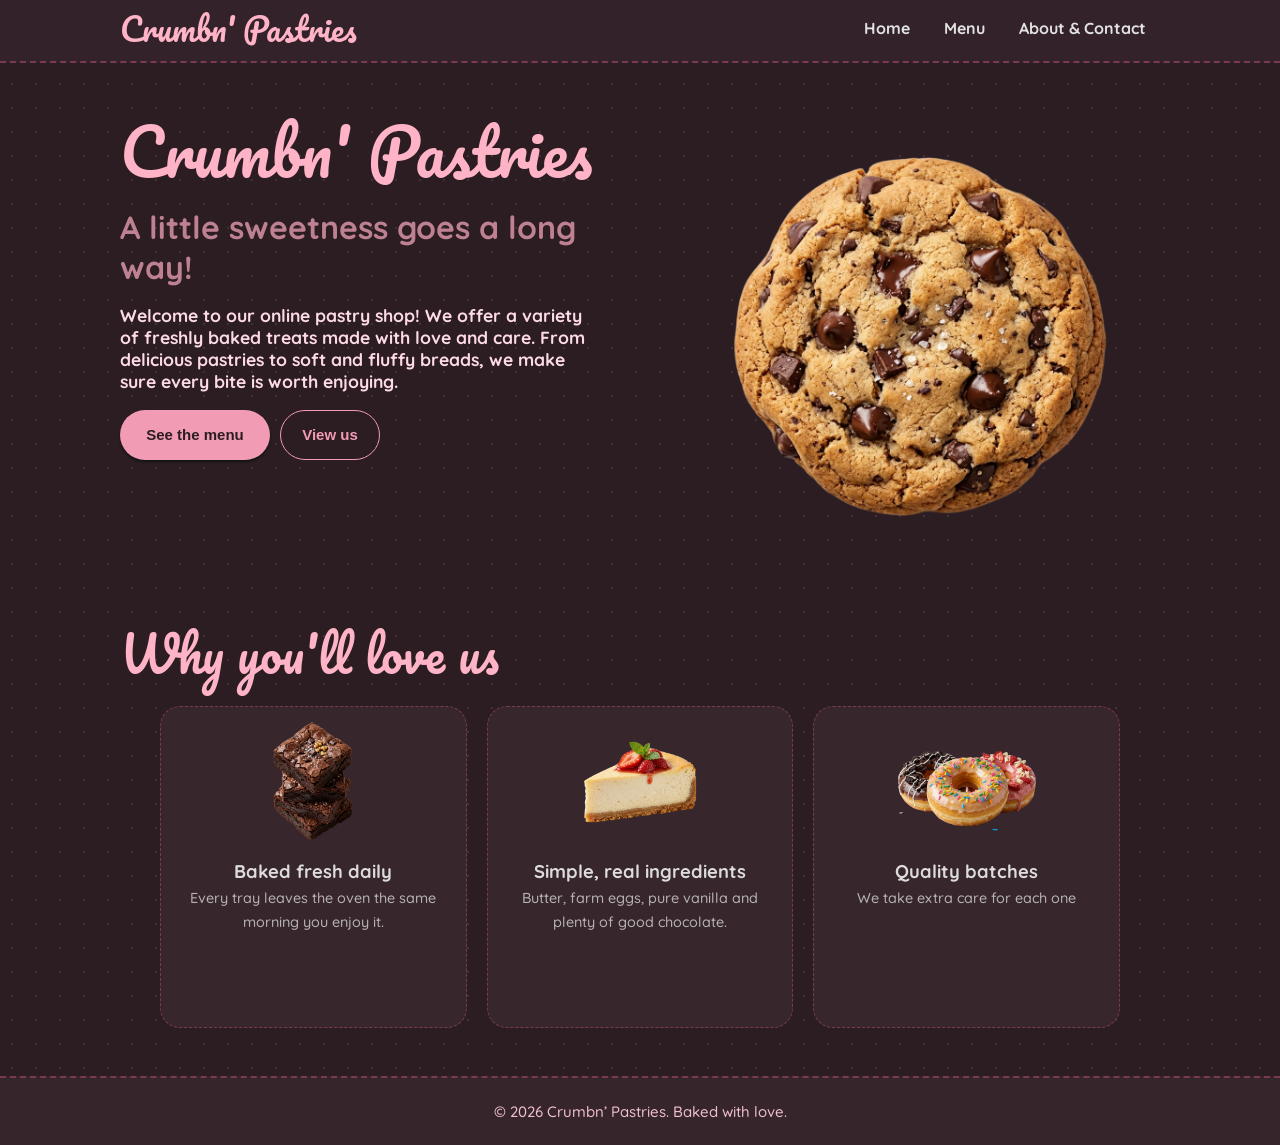
==== index.html @ fcc2c385 "Init" ====
<!DOCTYPE html>
<html lang="en">

<head>
    <meta charset="UTF-8">
    <meta name="viewport" content="width=device-width, initial-scale=1.0">
    <title>Crumbn' Pastries</title>
    <link rel="stylesheet" href="style.css">
    <link href="https://fonts.googleapis.com/css2?family=Pacifico&family=Quicksand:wght@500;700&display=swap"
        rel="stylesheet">

</head>

<body>
    <!-- Header -->
    <header>
        <div id="wrap">
            <a href="" id="brand">
                Crumbn' Pastries
            </a>

            <nav>
                <a href="#main" class="navButt" onclick="goMain()">Home</a>
                <a href="#menu" class="navButt" onclick="goMenu()">Menu</a>
                <a href="#aboutus" class="navButt">About & Contact</a>
            </nav>
        </div>
    </header>

    <!-- Main Page -->
    <div id="main">
        <div id="intro">
            <h1>Crumbn' Pastries</h1>
            <h2>A little sweetness goes a long way!</h2>
            <h3>Welcome to our online pastry shop! We offer a variety of freshly baked treats made with love and care.
                From delicious pastries to soft and fluffy breads, we make sure every bite is worth enjoying.</h3>

            <div id="button-holder">
                <button id="see-menu" onclick="goMenu()">See the menu</button>
                <button id="view-more">View us</button>
            </div>
        </div>
        <div id="branding">
            <img src="Images/CATAQUIS/Cookie.png" alt="" id="brand-picture">
        </div>

        <h1>Why you'll love us</h1>

        <div id="bottom-section">
            <div class="sector">
                <img src="Images/CATAQUIS/BROWNIES(1).png" alt="">

                <h1>Baked fresh daily</h1>
                <h2>Every tray leaves the oven the same morning you enjoy it.</h2>
            </div>
            <div class="sector">
                <img src="Images/CATAQUIS/Cheesecake(1).png" alt="">

                <h1>Simple, real ingredients</h1>
                <h2>Butter, farm eggs, pure vanilla and plenty of good chocolate.</h2>
            </div>
            <div class="sector">
                <img src="Images/CATAQUIS/DONUTS.png" alt="">

                <h1>Quality batches</h1>
                <h2>We take extra care for each one</h2>
            </div>
        </div>
    </div>

    <!-- Menu Page -->
    <div id="menu">
        <div id="top-section">
            <h1>Crumbn' Menu</h1>
            <h2>You'll love these delicious pastry!</h2>
        </div>

        <div id="bottom-section">

            <!--      Brownies      -->
            <div class="menu-card">
                <div class="card-inner">
                    <div class="card-front">
                        <img src="Images/CATAQUIS/BROWNIES(1).png" alt="">
                        <div class="product-info">
                            <h3>Brownies</h3>
                            <p>Price: 3$</p>
                            <p>Serving: 3 pieces</p>
                        </div>
                    </div>
                    <div class="card-back">
                        <h3>Brownies</h3>
                        <span class="desc">Rich, fudgy and loaded with chocolate.</span>
                        <p>Price: 3$</p>
                        <p>Serving: 3 pieces</p>
                    </div>
                </div>
            </div>

            <!--      Cookies      -->
            <div class="menu-card">
                <div class="card-inner">
                    <div class="card-front">
                        <img src="Images/CATAQUIS/COOKIES.png" alt="">
                        <div class="product-info">
                            <h3>Crumbn' Cookies</h3>
                            <p>Price: 5$</p>
                            <p>Serving: 4 pieces</p>
                        </div>
                    </div>
                    <div class="card-back">
                        <h3>Crumbn' Cookies</h3>
                        <span class="desc">You choose the cookies!</span>
                        <p>Price: 3$</p>
                        <p>Serving: 4 pieces</p>
                    </div>
                </div>
            </div>

            <!--      Donuts      -->
            <div class="menu-card">
                <div class="card-inner">
                    <div class="card-front">
                        <img src="Images/CATAQUIS/DONUTS.png" alt="">
                        <div class="product-info">
                            <h3>Savory Donuts</h3>
                            <p>Price: 5$</p>
                            <p>Serving: 3 pieces</p>
                        </div>
                    </div>
                    <div class="card-back">
                        <h3>Savory Donuts</h3>
                        <span class="desc">You can choose from a variaty of flavors.</span>
                        <p>Price: 5$</p>
                        <p>Serving: 3 pieces</p>
                    </div>
                </div>
            </div>

            <!--      Cheesecake      -->
            <div class="menu-card">
                <div class="card-inner">
                    <div class="card-front">
                        <img src="Images/CATAQUIS/CHEESECAKE.png" alt="">
                        <div class="product-info">
                            <h3>Cheesecake</h3>
                            <p>Price: 4$</p>
                            <p>Serving: 1 piece</p>
                        </div>
                    </div>
                    <div class="card-back">
                        <h3>Cheesecake</h3>
                        <span class="desc">Rich with cheese!</span>
                        <p>Price: 4$</p>
                        <p>Serving: 1 piece</p>
                    </div>
                </div>
            </div>


            <!--      Banana Bread      -->
            <div class="menu-card">
                <div class="card-inner">
                    <div class="card-front">
                        <img src="Images/CATAQUIS/BANANA BREAD.png" alt="">
                        <div class="product-info">
                            <h3>Banana Bread</h3>
                            <p>Price: 7$</p>
                            <p>Serving: 1 piece</p>
                        </div>
                    </div>
                    <div class="card-back">
                        <h3>Banana Bread</h3>
                        <span class="desc">Delicious hint of banana!</span>
                        <p>Price: 7$</p>
                        <p>Serving: 1 piece</p>
                    </div>
                </div>
            </div>

            <!--      Cupcakes      -->
            <div class="menu-card">
                <div class="card-inner">
                    <div class="card-front">
                        <img src="Images/CATAQUIS/CUPCAKES.png" alt="">
                        <div class="product-info">
                            <h3>Cupcakes</h3>
                            <p>Price: 5$</p>
                            <p>Serving: 3 pieces</p>
                        </div>
                    </div>
                    <div class="card-back">
                        <h3>Cupcakes</h3>
                        <span class="desc">Delicious cream on top of a delicious cake!</span>
                        <p>Price: 5$</p>
                        <p>Serving: 3 pieces</p>
                    </div>
                </div>
            </div>


            <!--      Muffin      -->
            <div class="menu-card">
                <div class="card-inner">
                    <div class="card-front">
                        <img src="Images/CATAQUIS/Muffin.png" alt="">
                        <div class="product-info">
                            <h3>Muffin</h3>
                            <p>Price: 1$</p>
                            <p>Serving: 1 pieces</p>
                        </div>
                    </div>
                    <div class="card-back">
                        <h3>Muffin</h3>
                        <span class="desc">Delicious pastry filled with love!</span>
                        <p>Price: 1$</p>
                        <p>Serving: 1 piece</p>
                    </div>
                </div>
            </div>
        </div>
    </div>

    <!-- About us Page -->
    <div id="aboutus">
        About us
    </div>

    <!-- Footer -->
    <footer>
        © 2026 Crumbn’ Pastries. Baked with love.
    </footer>


    <script src="function.js"></script>

</body>

</html>
---- style.css ----
html, body {
    height: 100%;
    margin: 0;
}

body {
    background-color: #2b1d22;
    margin: 0px;
    background-image: radial-gradient(#46353ade 1px, transparent  1px);
    background-size: 24px 24px; 
}

header {
    z-index: 100;
    background-color: #33222a;
    position: sticky;
    border-bottom: 2px dashed #7a3a50;
    top: env(safe-area-inset-top, 0px);
    height: 3.8rem;
    margin: 0px;
    align-items: center;
    justify-content: center;
    margin-bottom: 2rem;
}

#wrap {
    display: flex;
    flex-wrap: wrap;
    align-items: center;
    justify-content: space-between;
    gap: 6px 20px;
    padding-top: 10px;
    padding-bottom: 10px;

    max-width: 1040px;
    margin: 0 auto;
    padding: 0 20px;
}



#brand {
    display: flex;
    align-items: center;
    gap: 8px;
    font: 400 1.5rem Pacifico, cursive;
    font-size: 2rem;
    color: #ffb3c7;
    text-decoration: none;
}


nav {
    display: flex;
    flex-wrap: wrap;
    gap: 6px
}

nav a {
    padding: 6px 14px;
    border-radius: 99px;
    color: rgb(226, 226, 226);
    font-weight: 700;
    font-family: Quicksand, "Trebuchet MS", system-ui, sans-serif;
    text-decoration: none;
    height: 2em;
    text-align: center;
    align-content: center;
}

nav a:hover {
    background-color: rgb(242, 155, 180);
}




#main {
    display: flex;
    flex-wrap: wrap;
    justify-content: space-between;
    max-width: 1040px;
    margin: 0 auto;
    height: auto;
}

#main h1 {
    font: 400 1.5rem Pacifico, cursive;
    color: #ffb3c7;
    font-size: 3rem;
    margin-bottom: 10px;
}

#intro {
    max-width: 30em;
}

#intro h1 {
    font: 400 1.5rem Pacifico, cursive;
    color: #ffb3c7;
    font-size: 4rem;
    margin: 0px;
}

#intro h2 {
    color: #cc8c9de8;
    font-family: Quicksand, "Trebuchet MS", system-ui, sans-serif;
    margin: 0px;
    font-size: 2rem;
}

#intro h3 {
    color: #fddae4;
    font-family: Quicksand, "Trebuchet MS", system-ui, sans-serif;
    font-weight: 700;
    font-size: 1.1em;
}

#button-holder {
    display: flex;
    gap: 10px;
}

#see-menu {
    width: 150px;
    height: 50px;
    border: none;
    border-radius: 75px;
    color: #2b1d22;
    font-size: 15px;
    font-weight: 600;
    font-family:'Lucida Sans', 'Lucida Sans Regular', 'Lucida Grande', 'Lucida Sans Unicode', Geneva, Verdana, sans-serif;
    background-color: #f29bb4;
    box-shadow: 0px 2px 2px 0px rgba(17, 17, 17, 0.863);
}

#view-more {
    width: 100px;
    height: 50px;
    border: solid;
    border-width: 1px;
    border-radius: 75px;
    color: #f29bb4;
    font-size: 15px;
    font-weight: 600;
    font-family:'Lucida Sans', 'Lucida Sans Regular', 'Lucida Grande', 'Lucida Sans Unicode', Geneva, Verdana, sans-serif;
    background-color: #2b1d22;
}

#branding {
    max-width: 30em;
}

#brand-picture {
    height: 100%;
    width: 100%;

    z-index: 1;
    object-fit: contain;


    -webkit-user-select: none; /* Safari */
    -ms-user-select: none;     /* IE 10 and 11 */

    cursor: pointer;
    user-select: none;
    -webkit-user-drag: none;
    transition: transform 0.35s cubic-bezier(0.34, 1.8, 0.64, 1); /* springy overshoot on release */
}


@keyframes spin {
    from {
        transform: rotate(0deg);
    }

    to {
        transform: rotate(360deg);
    }
}

#bottom-section {
    width: 100%;
    height: auto;
    display: grid;
    grid-template-columns: repeat(auto-fit, minmax(290px, 1fr));
    gap: 20px;
    padding-left: 40px;
    padding-right: 40px;
}

.sector {
    display: flex;
    flex-direction: column;
    align-items: center;
    border: 1px dashed #7a3a50;
    border-radius: 20px;
    height: 20rem;
    background-color: #38262d;
}

.sector img {
    height: 150px;
    width: 150px;
    margin: 0px;
}

#main .sector h1 {
    color: rgb(221, 220, 220);
    font: 700 1.15rem/1.65 Quicksand, "Trebuchet MS", system-ui, sans-serif;
    padding-left: 20px;
    padding-right: 20px;
    margin: 0px;
}

#main .sector h2 {
    color: rgba(194, 194, 194, 0.904);
    font: 500 0.9rem/1.65 Quicksand, "Trebuchet MS", system-ui, sans-serif;
    padding-left: 20px;
    padding-right: 20px;
    margin: 0px;
    text-align: center;
}

footer {
    display: flex;
    background-color: #36252b;
    position: static;
    bottom: 0px;
    border-top: 2px dashed #7a3a50;
    height: 4.2rem;
    max-height: auto;
    width: 100%;
    margin: 0px;
    margin-top: 3rem;
    align-items: center;
    justify-content: center;

    color: #f0c0ce;
    font-size: 15px;
    font-weight: 500;
    font-family: Quicksand, "Trebuchet MS", system-ui, sans-serif;
}



#menu {
    display: none;
    flex-wrap: wrap;
    max-width: 1040px;
    margin: 0 auto;
    height: auto;
    flex-direction: column;
}


#menu #top-section {
    width: 100%;
    display: flex;
    flex-direction: column;
    align-items: center;
    
}

#menu #top-section h1 {
    color: #f8a3bb;
    font-size: 5rem;
    margin: 0px;
    font-family: Pacifico, cursive;
}

#menu #top-section h2 {
    font-size: 1rem;
    margin: 0px;
    font-family: Quicksand, "Trebuchet MS", system-ui, sans-serif;
    color: rgba(245, 179, 245, 0.712);
    align-self: center;
}

#menu #bottom-section {
    display: grid;
    
    /* 
      1. auto-fit: Automatically fills the row with as many cards as possible.
      2. minmax(220px, 1fr): Each card must be at least 220px wide, 
         but will expand equally to share any extra space up to 1fr.
    */
    grid-template-columns: repeat(auto-fit, minmax(220px, 1fr));


    gap: 20px; 
    width: 100%; 
    box-sizing: border-box;
    padding: 20px 0;
}



.menu-card img {
    object-fit: contain; 
    
    image-rendering: auto; 

    width: 100%;
    height: 200px; /* Lock the max height so all card boxes are uniform */
    border-radius: 8px;

    align-self: center;

}

.menu-card {
    height: 20rem;
    margin: 0px;
    perspective: 1000px;          /* gives the rotation real depth */
}

.card-inner {
    position: relative;
    width: 100%;
    height: 100%;
    transform-style: preserve-3d; /* keeps both faces in 3D space */
    transition: transform 0.6s cubic-bezier(0.34, 1.3, 0.64, 1);
}

.card-front,
.card-back {
    position: absolute;
    inset: 0;
    box-sizing: border-box;
    display: flex;
    flex-direction: column;
    border-radius: 10px;
    border: 2.2px dashed rgba(219, 174, 181, 0.692);
    background-color: rgb(56, 38, 45);
    backface-visibility: hidden;          /* hide a face when it points away */
    -webkit-backface-visibility: hidden;  /* Safari */
}

.card-back {
    transform: rotateY(180deg);   /* pre-flipped, so it's right-way-round after the turn */
    align-items: center;
    justify-content: center;
    text-align: center;
    padding: 16px;
    background-color: rgb(70, 46, 57);
}

.card-back h3 {
    margin: 0 0 8px 0;
    font-size: 1.3em;
}

.card-back .desc {
    font-family: Quicksand, "Trebuchet MS", system-ui, sans-serif;
    font-weight: 500;
    font-size: 0.9rem;
    line-height: 1.5;
    color: #fddae4;
    margin-bottom: 12px;
}

.card-back p {
    margin: 4px 0 0 0;
    color: #f0c0ce;
    font-size: 0.9em;
}

.product-info {
    background-color: rgb(56, 38, 45);
    border: 2px dashed black;
    height: 100%;
    margin: 10px;
    margin-top: 0px;
    border-radius: 10px;
}

@media (hover: hover) {
    .menu-card:hover .card-inner {
        transform: rotateY(180deg);
    }
}

@media (hover: none) {
    .menu-card.flipped .card-inner {
        transform: rotateY(180deg);
    }
}

.menu-card p {
    font-size: 0.8em;
    margin-left: 10px;
    margin-top: 10px;
    margin-bottom: 0px;
    font-family: Quicksand, "Trebuchet MS", system-ui, sans-serif;
    font-weight: 800;
    color: #915168;
}

.menu-card h3 {
    font-size: 1em;
    margin-left: 10px;
    margin-top: 10px;
    margin-bottom: 25px;
    font-family: Quicksand, "Trebuchet MS", system-ui, sans-serif;
    font-weight: 800;
    color: #d8779a;
}





#aboutus {
    display: none;
    flex-wrap: wrap;
    max-width: 1040px;
    margin: 0 auto;
    height: auto;
    flex-direction: column;
    border: solid;
}
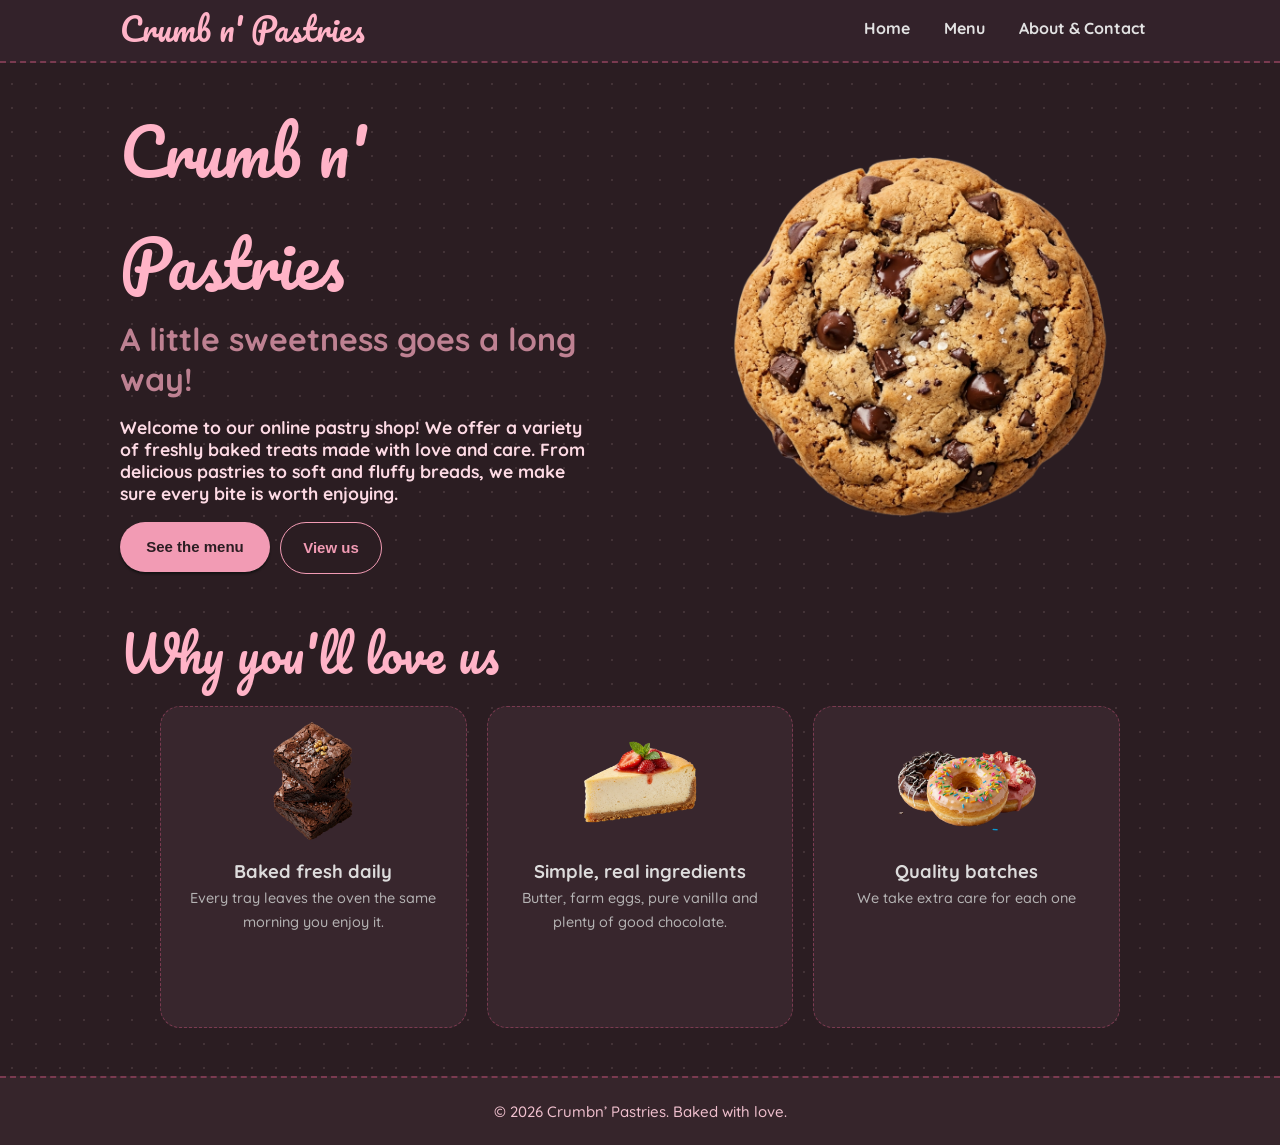
==== commit 60497f2b: "Updated Website. Finished and all it needs now is polishing" ====
--- a/index.html
+++ b/index.html
@@ -16,13 +16,13 @@
     <header>
         <div id="wrap">
             <a href="" id="brand">
-                Crumbn' Pastries
+                Crumb n' Pastries
             </a>
 
             <nav>
-                <a href="#main" class="navButt" onclick="goMain()">Home</a>
-                <a href="#menu" class="navButt" onclick="goMenu()">Menu</a>
-                <a href="#aboutus" class="navButt">About & Contact</a>
+                <a href="index.html" class="navButt">Home</a>
+                <a href="menu.html" class="navButt">Menu</a>
+                <a href="aboutus.html" class="navButt">About & Contact</a>
             </nav>
         </div>
     </header>
@@ -30,14 +30,14 @@
     <!-- Main Page -->
     <div id="main">
         <div id="intro">
-            <h1>Crumbn' Pastries</h1>
+            <h1>Crumb n' Pastries</h1>
             <h2>A little sweetness goes a long way!</h2>
             <h3>Welcome to our online pastry shop! We offer a variety of freshly baked treats made with love and care.
                 From delicious pastries to soft and fluffy breads, we make sure every bite is worth enjoying.</h3>
 
             <div id="button-holder">
-                <button id="see-menu" onclick="goMenu()">See the menu</button>
-                <button id="view-more">View us</button>
+                <a id="see-menu" href="menu.html">See the menu</a>
+                <a id="view-more" href="aboutus.html">View us</a>
             </div>
         </div>
         <div id="branding">
@@ -68,164 +68,6 @@
         </div>
     </div>
 
-    <!-- Menu Page -->
-    <div id="menu">
-        <div id="top-section">
-            <h1>Crumbn' Menu</h1>
-            <h2>You'll love these delicious pastry!</h2>
-        </div>
-
-        <div id="bottom-section">
-
-            <!--      Brownies      -->
-            <div class="menu-card">
-                <div class="card-inner">
-                    <div class="card-front">
-                        <img src="Images/CATAQUIS/BROWNIES(1).png" alt="">
-                        <div class="product-info">
-                            <h3>Brownies</h3>
-                            <p>Price: 3$</p>
-                            <p>Serving: 3 pieces</p>
-                        </div>
-                    </div>
-                    <div class="card-back">
-                        <h3>Brownies</h3>
-                        <span class="desc">Rich, fudgy and loaded with chocolate.</span>
-                        <p>Price: 3$</p>
-                        <p>Serving: 3 pieces</p>
-                    </div>
-                </div>
-            </div>
-
-            <!--      Cookies      -->
-            <div class="menu-card">
-                <div class="card-inner">
-                    <div class="card-front">
-                        <img src="Images/CATAQUIS/COOKIES.png" alt="">
-                        <div class="product-info">
-                            <h3>Crumbn' Cookies</h3>
-                            <p>Price: 5$</p>
-                            <p>Serving: 4 pieces</p>
-                        </div>
-                    </div>
-                    <div class="card-back">
-                        <h3>Crumbn' Cookies</h3>
-                        <span class="desc">You choose the cookies!</span>
-                        <p>Price: 3$</p>
-                        <p>Serving: 4 pieces</p>
-                    </div>
-                </div>
-            </div>
-
-            <!--      Donuts      -->
-            <div class="menu-card">
-                <div class="card-inner">
-                    <div class="card-front">
-                        <img src="Images/CATAQUIS/DONUTS.png" alt="">
-                        <div class="product-info">
-                            <h3>Savory Donuts</h3>
-                            <p>Price: 5$</p>
-                            <p>Serving: 3 pieces</p>
-                        </div>
-                    </div>
-                    <div class="card-back">
-                        <h3>Savory Donuts</h3>
-                        <span class="desc">You can choose from a variaty of flavors.</span>
-                        <p>Price: 5$</p>
-                        <p>Serving: 3 pieces</p>
-                    </div>
-                </div>
-            </div>
-
-            <!--      Cheesecake      -->
-            <div class="menu-card">
-                <div class="card-inner">
-                    <div class="card-front">
-                        <img src="Images/CATAQUIS/CHEESECAKE.png" alt="">
-                        <div class="product-info">
-                            <h3>Cheesecake</h3>
-                            <p>Price: 4$</p>
-                            <p>Serving: 1 piece</p>
-                        </div>
-                    </div>
-                    <div class="card-back">
-                        <h3>Cheesecake</h3>
-                        <span class="desc">Rich with cheese!</span>
-                        <p>Price: 4$</p>
-                        <p>Serving: 1 piece</p>
-                    </div>
-                </div>
-            </div>
-
-
-            <!--      Banana Bread      -->
-            <div class="menu-card">
-                <div class="card-inner">
-                    <div class="card-front">
-                        <img src="Images/CATAQUIS/BANANA BREAD.png" alt="">
-                        <div class="product-info">
-                            <h3>Banana Bread</h3>
-                            <p>Price: 7$</p>
-                            <p>Serving: 1 piece</p>
-                        </div>
-                    </div>
-                    <div class="card-back">
-                        <h3>Banana Bread</h3>
-                        <span class="desc">Delicious hint of banana!</span>
-                        <p>Price: 7$</p>
-                        <p>Serving: 1 piece</p>
-                    </div>
-                </div>
-            </div>
-
-            <!--      Cupcakes      -->
-            <div class="menu-card">
-                <div class="card-inner">
-                    <div class="card-front">
-                        <img src="Images/CATAQUIS/CUPCAKES.png" alt="">
-                        <div class="product-info">
-                            <h3>Cupcakes</h3>
-                            <p>Price: 5$</p>
-                            <p>Serving: 3 pieces</p>
-                        </div>
-                    </div>
-                    <div class="card-back">
-                        <h3>Cupcakes</h3>
-                        <span class="desc">Delicious cream on top of a delicious cake!</span>
-                        <p>Price: 5$</p>
-                        <p>Serving: 3 pieces</p>
-                    </div>
-                </div>
-            </div>
-
-
-            <!--      Muffin      -->
-            <div class="menu-card">
-                <div class="card-inner">
-                    <div class="card-front">
-                        <img src="Images/CATAQUIS/Muffin.png" alt="">
-                        <div class="product-info">
-                            <h3>Muffin</h3>
-                            <p>Price: 1$</p>
-                            <p>Serving: 1 pieces</p>
-                        </div>
-                    </div>
-                    <div class="card-back">
-                        <h3>Muffin</h3>
-                        <span class="desc">Delicious pastry filled with love!</span>
-                        <p>Price: 1$</p>
-                        <p>Serving: 1 piece</p>
-                    </div>
-                </div>
-            </div>
-        </div>
-    </div>
-
-    <!-- About us Page -->
-    <div id="aboutus">
-        About us
-    </div>
-
     <!-- Footer -->
     <footer>
         © 2026 Crumbn’ Pastries. Baked with love.
--- a/style.css
+++ b/style.css
@@ -123,6 +123,10 @@
 }
 
 #see-menu {
+    display: inline-flex;
+    justify-content: center;
+    align-items: center;
+    text-decoration: none;
     width: 150px;
     height: 50px;
     border: none;
@@ -136,6 +140,10 @@
 }
 
 #view-more {
+    display: inline-flex;
+    justify-content: center;
+    align-items: center;
+    text-decoration: none;
     width: 100px;
     height: 50px;
     border: solid;
@@ -146,6 +154,7 @@
     font-weight: 600;
     font-family:'Lucida Sans', 'Lucida Sans Regular', 'Lucida Grande', 'Lucida Sans Unicode', Geneva, Verdana, sans-serif;
     background-color: #2b1d22;
+
 }
 
 #branding {
@@ -246,7 +255,7 @@
 
 
 #menu {
-    display: none;
+    display: flex;
     flex-wrap: wrap;
     max-width: 1040px;
     margin: 0 auto;
@@ -413,11 +422,277 @@
 
 
 #aboutus {
-    display: none;
-    flex-wrap: wrap;
-    max-width: 1040px;
+    --bg: #2b1d24;            /* match your body background */
+    --cocoa-card: #36222b;
+    --pink: #f4a0b9;
+    --pink-soft: #f9b4c8;
+    --rose-muted: #c9849c;
+    --cream: #fff5f7;
+    --dash: rgba(244, 160, 185, .45);
+    --paper: #fbeee4;         /* new: the "notebook paper" color */
+    --ink: #4a2c38;           /* text on paper */
+    --ink-pink: #d6577f;      /* accents on paper */
+
+    max-width: 1000px;
     margin: 0 auto;
-    height: auto;
-    flex-direction: column;
-    border: solid;
-}+    padding: 3rem 1.25rem 4rem;
+    font-family: 'Quicksand', sans-serif;
+    color: var(--cream);
+    line-height: 1.7;
+}
+#aboutus section { margin-bottom: 5rem; scroll-margin-top: 5rem; }
+
+#aboutus h1,
+#aboutus h2 {
+    font-family: 'Pacifico', cursive;
+    font-weight: 400;
+    color: var(--pink-soft);
+    margin: 0 0 1rem;
+}
+#aboutus h1 { font-size: clamp(2.2rem, 6vw, 3.4rem); line-height: 1.2; }
+#aboutus h2 { font-size: clamp(1.7rem, 4.5vw, 2.3rem); }
+#aboutus h3 { margin: 0 0 .4rem; }
+
+/* Handwritten accent */
+.note, .polaroid figcaption, .signature, .timeline time, .yield {
+    font-family: 'Caveat', cursive;
+    font-weight: 600;
+}
+.note { font-size: 1.5rem; color: var(--rose-muted); margin: 0 0 .25rem; }
+
+/* Buttons */
+.about-buttons { display: flex; gap: .75rem; flex-wrap: wrap; margin-top: 1.5rem; }
+.btn {
+    padding: .7rem 1.4rem; border-radius: 999px; font-weight: 700;
+    text-decoration: none; border: 1px solid var(--pink);
+    transition: transform .2s ease, background .2s ease;
+}
+.btn:hover { transform: translateY(-2px); }
+.btn-fill { background: var(--pink); color: var(--bg); }
+.btn-outline { color: var(--pink); }
+.btn-outline:hover { background: rgba(244, 160, 185, .12); }
+
+/* Hero */
+.about-hero {
+    display: grid;
+    grid-template-columns: 1.4fr 1fr;
+    gap: 2.5rem;
+    align-items: center;
+}
+
+/* Polaroid */
+.polaroid {
+    margin: 0;
+    background: var(--paper);
+    background-color: #c0babc;
+    padding: 12px 12px 6px;
+    border-radius: 4px;
+    box-shadow: 0 12px 30px rgba(0, 0, 0, .45);
+    transition: transform .3s ease;
+}
+.tilt-right { transform: rotate(3deg); }
+.tilt-left  { transform: rotate(-3deg); }
+.polaroid:hover { transform: rotate(0deg) scale(1.03); }
+.photo-slot {
+    aspect-ratio: 1;
+    display: grid; place-items: center;
+    font-size: 5rem;
+    background: var(--cocoa-card);
+}
+.polaroid img { display: block; width: 100%; aspect-ratio: 1; object-fit: cover; }
+.polaroid figcaption {
+    text-align: center; color: var(--ink);
+    font-size: 1.5rem; padding: .35rem 0 .1rem;
+}
+
+/* Recipe card */
+.recipe-card {
+    position: relative;
+    max-width: 760px;
+    margin: 0 auto;
+    background: var(--paper);
+    color: var(--ink);
+    padding: 2.5rem 2rem 1.75rem;
+    border-radius: 6px;
+    box-shadow: 0 14px 34px rgba(0, 0, 0, .45);
+    transform: rotate(-1deg);
+}
+.recipe-card h2 { color: var(--ink-pink); }
+.recipe-card .note { color: var(--ink-pink); }
+.recipe-card h3 {
+    font-size: .85rem; letter-spacing: .12em; text-transform: uppercase;
+    color: var(--ink-pink);
+}
+.tape {
+    position: absolute; top: -14px; left: 50%;
+    width: 120px; height: 30px;
+    background: rgba(244, 160, 185, .8);
+    transform: translateX(-50%) rotate(-3deg);
+    box-shadow: 0 2px 4px rgba(0, 0, 0, .2);
+}
+.recipe-cols {
+    display: grid; grid-template-columns: 1fr 1fr; gap: 2rem;
+    margin-top: 1.25rem;
+}
+.recipe-cols ul, .recipe-cols ol { margin: 0; padding-left: 1.2rem; }
+.recipe-cols li { padding: .35rem 0; border-bottom: 1px dashed rgba(214, 87, 127, .4); }
+.yield {
+    margin: 1.5rem 0 0; text-align: right;
+    font-size: 1.5rem; color: var(--ink-pink);
+}
+
+/* Timeline */
+.timeline {
+    list-style: none; margin: 1.5rem 0 0;
+    padding: 0 0 0 1.5rem;
+    border-left: 2px dashed var(--dash);
+}
+.timeline li {
+    position: relative;
+    display: grid; grid-template-columns: 100px 1fr; gap: 1rem;
+    padding-bottom: 1.75rem;
+}
+.timeline li::before {
+    content: ""; position: absolute;
+    left: calc(-1.5rem - 7px); top: .55rem;
+    width: 12px; height: 12px; border-radius: 50%;
+    background: var(--pink);
+    box-shadow: 0 0 0 4px var(--bg);
+}
+.timeline time { font-size: 1.6rem; color: var(--pink); line-height: 1.3; }
+.timeline p { margin: 0; opacity: .8; }
+
+/* Baker */
+.baker {
+    display: grid; grid-template-columns: 240px 1fr;
+    gap: 2.5rem; align-items: center;
+}
+.signature { font-size: 1.8rem; color: var(--pink); margin: 1rem 0 0; }
+
+/* FAQ */
+.faq details {
+    background: var(--cocoa-card);
+    border: 1px dashed var(--dash);
+    border-radius: 14px;
+    padding: 1rem 1.25rem;
+    margin-bottom: .75rem;
+}
+.faq summary {
+    cursor: pointer; font-weight: 700; list-style: none;
+    display: flex; justify-content: space-between; gap: 1rem;
+}
+.faq summary::-webkit-details-marker { display: none; }
+.faq summary::after { content: "+"; color: var(--pink); font-size: 1.4rem; line-height: 1; }
+.faq details[open] summary::after { content: "–"; }
+.faq details p { margin: .75rem 0 0; opacity: .85; }
+
+/* Visit */
+.about-visit h2 { text-align: center; }
+.visit-grid { display: grid; grid-template-columns: 1fr 1.4fr; gap: 1.25rem; }
+.visit-info {
+    background: var(--cocoa-card);
+    border: 1px dashed var(--dash);
+    border-radius: 18px; padding: 1.5rem;
+}
+.hours { list-style: none; padding: 0; margin: 0 0 1.5rem; }
+.hours li {
+    display: flex; justify-content: space-between; gap: 1rem;
+    padding: .45rem 0; border-bottom: 1px dashed var(--dash);
+}
+address { font-style: normal; }
+address a { color: var(--pink); text-decoration: none; }
+address a:hover { text-decoration: underline; }
+.map-wrap {
+    border: 1px dashed var(--dash); border-radius: 18px;
+    overflow: hidden; min-height: 320px;
+}
+.map-wrap iframe {
+    display: block; width: 100%; height: 100%; min-height: 320px; border: 0;
+    filter: invert(90%) hue-rotate(180deg) brightness(.9) contrast(.9);
+    transition: filter .3s ease;
+}
+.map-wrap:hover iframe { filter: none; }
+
+@media (max-width: 720px) {
+    .about-hero, .baker, .visit-grid, .recipe-cols { grid-template-columns: 1fr; }
+    .polaroid { max-width: 260px; margin-inline: auto; }
+    .timeline li { grid-template-columns: 1fr; gap: 0; }
+}
+
+
+/* Button (also reused inside the popup) */
+.reserve-btn {
+    margin-top: 1.25rem;
+    padding: .75rem 1.6rem;
+    border: 1px solid #f4a0b9;
+    border-radius: 999px;
+    background: #f4a0b9;
+    color: #2b1d24;
+    font: 700 1rem 'Quicksand', sans-serif;
+    cursor: pointer;
+    transition: transform .2s ease, box-shadow .2s ease;
+}
+.reserve-btn:hover {
+    transform: translateY(-2px);
+    box-shadow: 0 6px 16px rgba(244, 160, 185, .35);
+}
+
+/* Popup */
+#reserveDialog {
+    width: min(92vw, 460px);
+    padding: 2rem 1.75rem;
+    background: #36222b;
+    color: #fff5f7;
+    border: 1px dashed rgba(244, 160, 185, .6);
+    border-radius: 18px;
+    font-family: 'Quicksand', sans-serif;
+    box-shadow: 0 20px 50px rgba(0, 0, 0, .6);
+}
+#reserveDialog[open] { animation: reservePop .25s ease; }
+#reserveDialog::backdrop {
+    background: rgba(20, 10, 14, .7);
+    backdrop-filter: blur(3px);
+}
+@keyframes reservePop {
+    from { opacity: 0; transform: translateY(12px) scale(.97); }
+    to   { opacity: 1; transform: none; }
+}
+
+#reserveDialog h2 {
+    font-family: 'Pacifico', cursive;
+    font-weight: 400;
+    color: #f9b4c8;
+    margin: 0 0 .25rem;
+}
+.reserve-sub { margin: 0 0 1.25rem; color: #c9849c; font-weight: 500; }
+
+#reserveDialog form { display: grid; gap: 1rem; }
+#reserveDialog label { display: grid; gap: .3rem; font-weight: 700; font-size: .9rem; }
+.optional { font-weight: 500; opacity: .6; }
+.reserve-row { display: grid; grid-template-columns: 1fr 1fr; gap: 1rem; }
+
+#reserveDialog input,
+#reserveDialog textarea {
+    background: #2b1d24;
+    color: #fff5f7;
+    border: 1px dashed rgba(244, 160, 185, .45);
+    border-radius: 10px;
+    padding: .6rem .8rem;
+    font: 500 1rem 'Quicksand', sans-serif;
+    color-scheme: dark;          /* dark date/time pickers */
+}
+#reserveDialog input:focus,
+#reserveDialog textarea:focus {
+    outline: 2px solid #f4a0b9;
+    outline-offset: 1px;
+}
+
+.reserve-submit { width: 100%; margin-top: .5rem; }
+.reserve-close {
+    position: absolute; top: .6rem; right: .9rem;
+    background: none; border: 0;
+    color: #f4a0b9; font-size: 1.8rem; line-height: 1;
+    cursor: pointer;
+}
+.reserve-done { text-align: center; }
+.reserve-done p { margin: .5rem 0 0; }
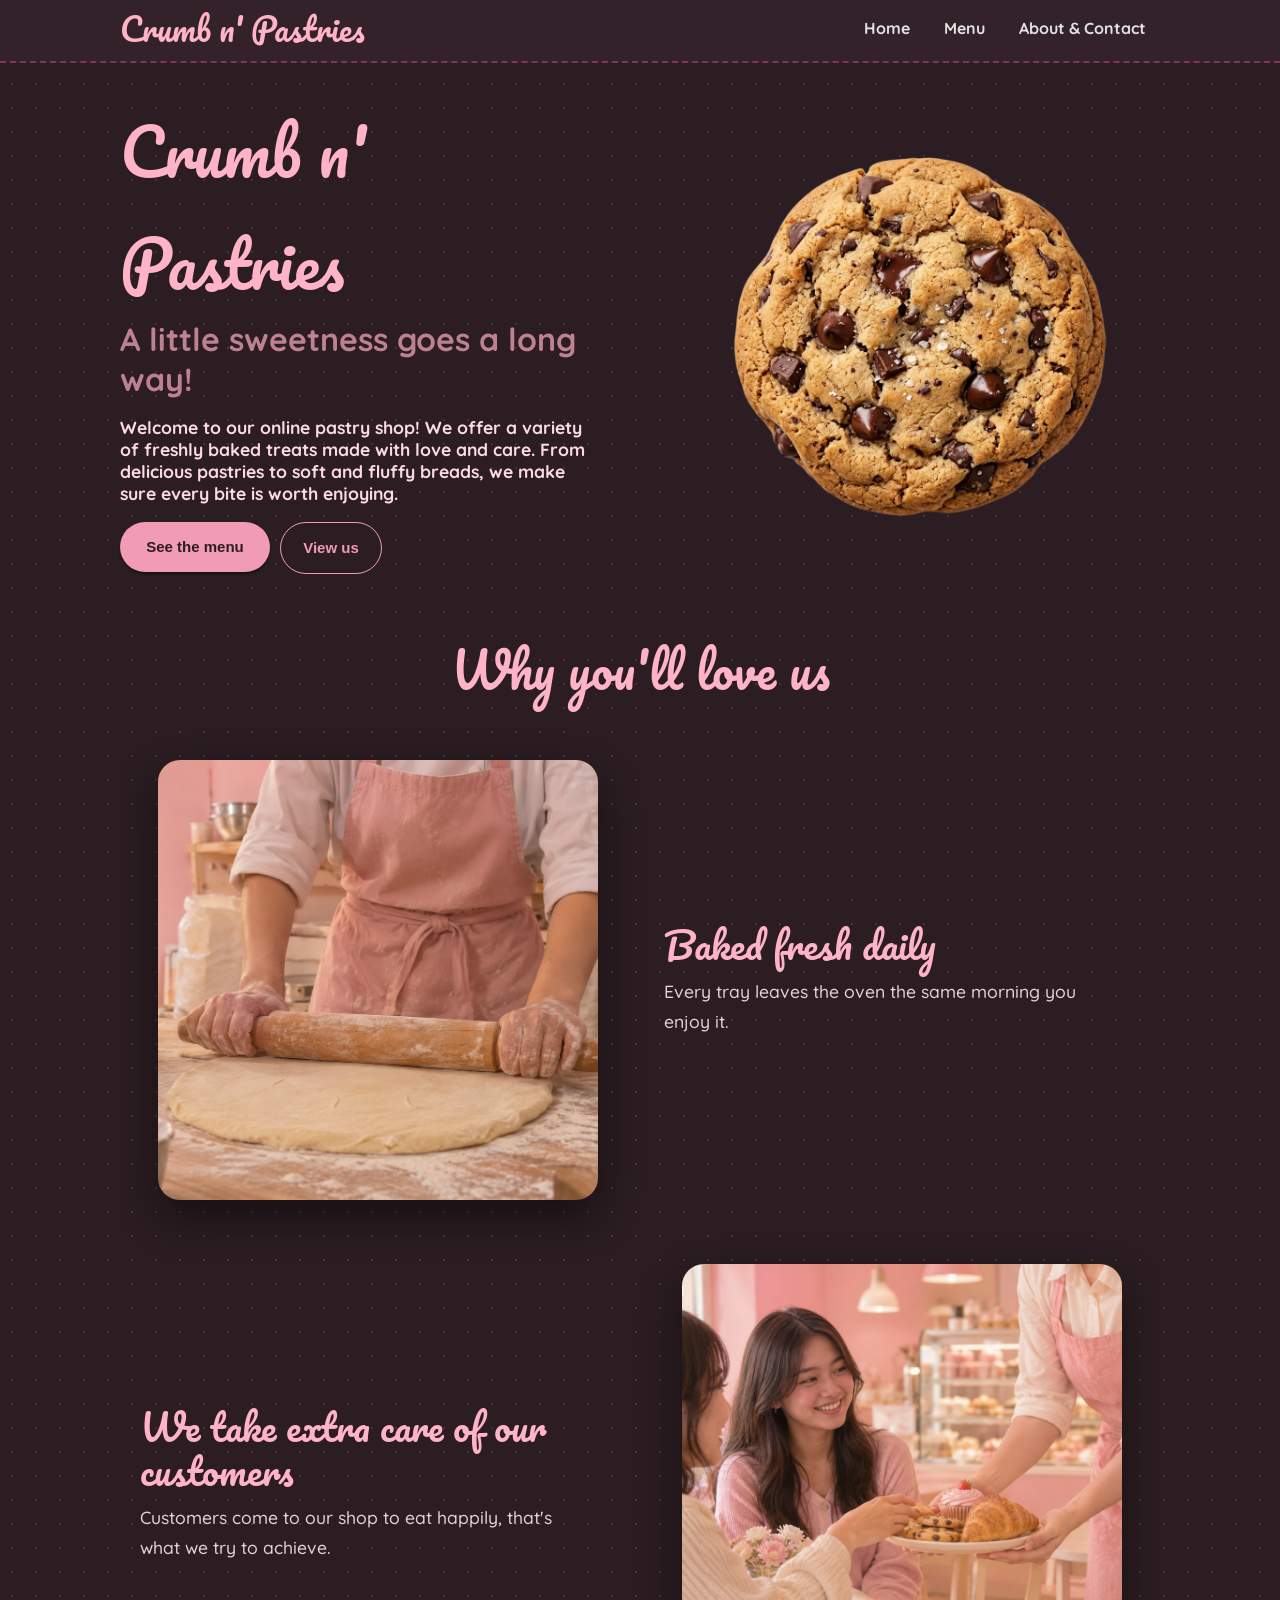
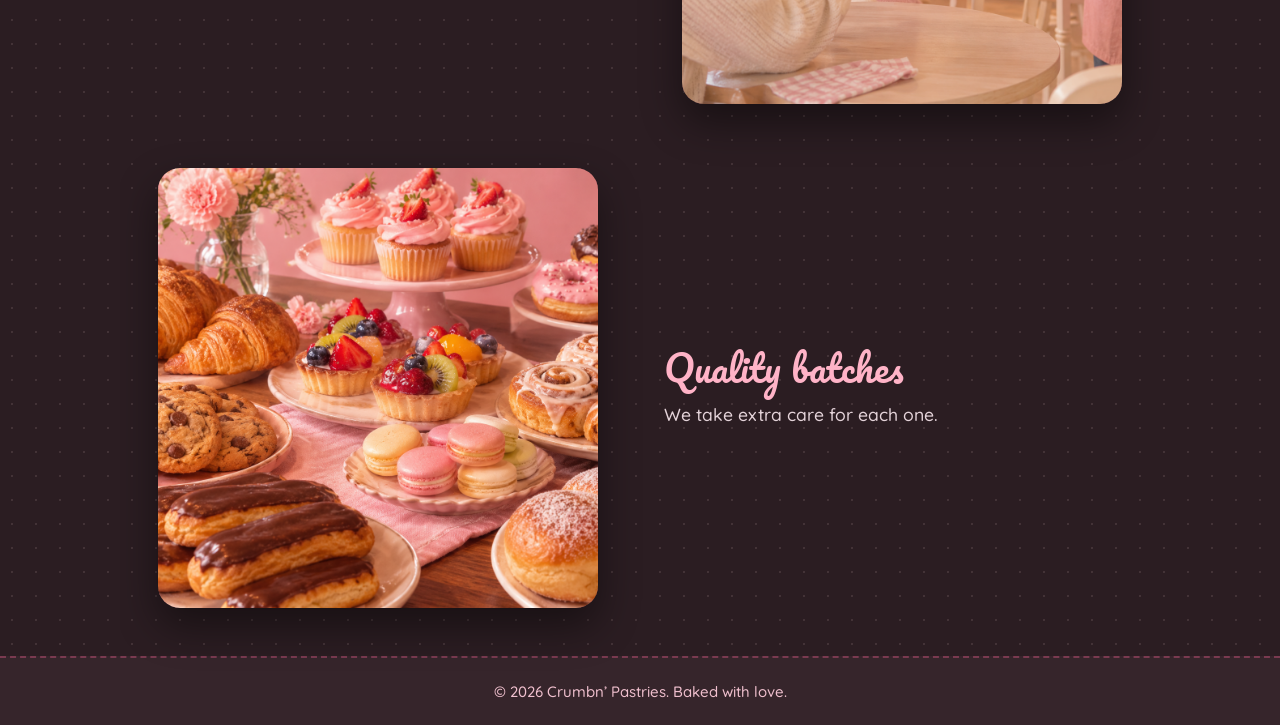
==== commit 36168dac: "Updated home page" ====
--- a/index.html
+++ b/index.html
@@ -4,7 +4,7 @@
 <head>
     <meta charset="UTF-8">
     <meta name="viewport" content="width=device-width, initial-scale=1.0">
-    <title>Crumbn' Pastries</title>
+    <title>Crumb n' Pastries</title>
     <link rel="stylesheet" href="style.css">
     <link href="https://fonts.googleapis.com/css2?family=Pacifico&family=Quicksand:wght@500;700&display=swap"
         rel="stylesheet">
@@ -44,28 +44,41 @@
             <img src="Images/CATAQUIS/Cookie.png" alt="" id="brand-picture">
         </div>
 
-        <h1>Why you'll love us</h1>
+        <section id="why">
+            <h2 class="why-title">Why you'll love us</h2>
 
-        <div id="bottom-section">
-            <div class="sector">
-                <img src="Images/CATAQUIS/BROWNIES(1).png" alt="">
+            <div class="why-list">
+                <article class="feature">
+                    <div class="feature-media">
+                        <img src="Images/Misc Images/Cozy Pastel Bakery Dough Rolling.png" alt="Brownies">
+                    </div>
+                    <div class="feature-text">
+                        <h3>Baked fresh daily</h3>
+                        <p>Every tray leaves the oven the same morning you enjoy it.</p>
+                    </div>
+                </article>
 
-                <h1>Baked fresh daily</h1>
-                <h2>Every tray leaves the oven the same morning you enjoy it.</h2>
+                <article class="feature">
+                    <div class="feature-media">
+                        <img src="Images/Misc Images/Pastel Bakery Friends and Pastries.png" alt="Cheesecake">
+                    </div>
+                    <div class="feature-text">
+                        <h3>We take extra care of our customers</h3>
+                        <p>Customers come to our shop to eat happily, that's what we try to achieve.</p>
+                    </div>
+                </article>
+
+                <article class="feature">
+                    <div class="feature-media">
+                        <img src="Images/Misc Images/Pastel Bakery Dessert Spread.png" alt="Donuts">
+                    </div>
+                    <div class="feature-text">
+                        <h3>Quality batches</h3>
+                        <p>We take extra care for each one.</p>
+                    </div>
+                </article>
             </div>
-            <div class="sector">
-                <img src="Images/CATAQUIS/Cheesecake(1).png" alt="">
-
-                <h1>Simple, real ingredients</h1>
-                <h2>Butter, farm eggs, pure vanilla and plenty of good chocolate.</h2>
-            </div>
-            <div class="sector">
-                <img src="Images/CATAQUIS/DONUTS.png" alt="">
-
-                <h1>Quality batches</h1>
-                <h2>We take extra care for each one</h2>
-            </div>
-        </div>
+        </section>
     </div>
 
     <!-- Footer -->
--- a/style.css
+++ b/style.css
@@ -169,13 +169,13 @@
     object-fit: contain;
 
 
-    -webkit-user-select: none; /* Safari */
-    -ms-user-select: none;     /* IE 10 and 11 */
+    -webkit-user-select: none; 
+    -ms-user-select: none;     
 
     cursor: pointer;
     user-select: none;
     -webkit-user-drag: none;
-    transition: transform 0.35s cubic-bezier(0.34, 1.8, 0.64, 1); /* springy overshoot on release */
+    transition: transform 0.35s cubic-bezier(0.34, 1.8, 0.64, 1);  
 }
 
 
@@ -199,38 +199,102 @@
     padding-right: 40px;
 }
 
-.sector {
+
+#why {
+    flex: 0 0 100%;
+    box-sizing: border-box;
+    padding: 0 20px;
+    margin-top: 3rem;
+    overflow-x: clip;
+}
+
+.why-title {
+    margin: 0 0 3rem;
+    text-align: center;
+    font: 400 3rem Pacifico, cursive;
+    color: #ffb3c7;
+}
+
+.why-list {
+    display: grid;
+    gap: 4rem;
+}
+
+.feature {
+    --dx: -64px;
+    --dy: 0px;
+    display: grid;
+    grid-template-columns: 1fr 1fr;
+    align-items: center;
+    gap: 3rem;
+}
+
+.feature:nth-child(even) {
+    --dx: 64px;
+}
+
+.feature:nth-child(even) .feature-media {
+    order: 2;
+}
+
+
+.feature-media {
+    --off: 14px;
+    position: relative;
+    justify-self: center;
+    width: min(100%, 440px);
+    aspect-ratio: 1;               
+}
+
+.feature:nth-child(even) .feature-media {
+    --off: -14px;                  
+}
+
+
+.feature-media::before {
+    content: "";
+    position: absolute;
+    inset: 0;
+    border: 2px dashed #7a3a50;
+    border-radius: 22px;
+    transition: transform 0.5s cubic-bezier(0.34, 1.3, 0.64, 1);
+}
+
+.feature-media img {
+    position: relative;
+    display: block;
+    width: 100%;
+    height: 100%;
+    object-fit: cover;            
+    border-radius: 22px;
+    box-shadow: 0 18px 40px rgba(0, 0, 0, 0.45);
+}
+
+
+.feature-text {
     display: flex;
     flex-direction: column;
-    align-items: center;
-    border: 1px dashed #7a3a50;
-    border-radius: 20px;
-    height: 20rem;
-    background-color: #38262d;
-}
-
-.sector img {
-    height: 150px;
-    width: 150px;
-    margin: 0px;
-}
-
-#main .sector h1 {
-    color: rgb(221, 220, 220);
-    font: 700 1.15rem/1.65 Quicksand, "Trebuchet MS", system-ui, sans-serif;
-    padding-left: 20px;
-    padding-right: 20px;
-    margin: 0px;
-}
-
-#main .sector h2 {
-    color: rgba(194, 194, 194, 0.904);
-    font: 500 0.9rem/1.65 Quicksand, "Trebuchet MS", system-ui, sans-serif;
-    padding-left: 20px;
-    padding-right: 20px;
-    margin: 0px;
-    text-align: center;
-}
+    gap: 0.6rem;
+}
+
+
+
+.feature-text h3 {
+    margin: 0;
+    font: 400 2.3rem/1.2 Pacifico, cursive;
+    color: #ffb3c7;
+}
+
+.feature-text p {
+    margin: 0;
+    max-width: 24em;
+    font: 500 1.1rem/1.7 Quicksand, "Trebuchet MS", system-ui, sans-serif;
+    color: #e4d3d9;
+}
+
+
+
+
 
 footer {
     display: flex;
@@ -290,11 +354,7 @@
 #menu #bottom-section {
     display: grid;
     
-    /* 
-      1. auto-fit: Automatically fills the row with as many cards as possible.
-      2. minmax(220px, 1fr): Each card must be at least 220px wide, 
-         but will expand equally to share any extra space up to 1fr.
-    */
+
     grid-template-columns: repeat(auto-fit, minmax(220px, 1fr));
 
 
@@ -312,7 +372,7 @@
     image-rendering: auto; 
 
     width: 100%;
-    height: 200px; /* Lock the max height so all card boxes are uniform */
+    height: 200px;  
     border-radius: 8px;
 
     align-self: center;
@@ -322,15 +382,14 @@
 .menu-card {
     height: 20rem;
     margin: 0px;
-    perspective: 1000px;          /* gives the rotation real depth */
+    perspective: 1000px;    
 }
 
 .card-inner {
     position: relative;
     width: 100%;
     height: 100%;
-    transform-style: preserve-3d; /* keeps both faces in 3D space */
-    transition: transform 0.6s cubic-bezier(0.34, 1.3, 0.64, 1);
+    transform-style: preserve-3d;      transition: transform 0.6s cubic-bezier(0.34, 1.3, 0.64, 1);
 }
 
 .card-front,
@@ -341,15 +400,12 @@
     display: flex;
     flex-direction: column;
     border-radius: 10px;
-    border: 2.2px dashed rgba(219, 174, 181, 0.692);
+    border: 0.1em dashed rgba(219, 174, 181, 0.692);
     background-color: rgb(56, 38, 45);
-    backface-visibility: hidden;          /* hide a face when it points away */
-    -webkit-backface-visibility: hidden;  /* Safari */
-}
+    backface-visibility: hidden;               -webkit-backface-visibility: hidden;   }
 
 .card-back {
-    transform: rotateY(180deg);   /* pre-flipped, so it's right-way-round after the turn */
-    align-items: center;
+    transform: rotateY(180deg);        align-items: center;
     justify-content: center;
     text-align: center;
     padding: 16px;
@@ -378,7 +434,7 @@
 
 .product-info {
     background-color: rgb(56, 38, 45);
-    border: 2px dashed black;
+    border: 0.1em dashed black;
     height: 100%;
     margin: 10px;
     margin-top: 0px;
@@ -422,17 +478,13 @@
 
 
 #aboutus {
-    --bg: #2b1d24;            /* match your body background */
-    --cocoa-card: #36222b;
+    --bg: #2b1d24;                 --cocoa-card: #36222b;
     --pink: #f4a0b9;
     --pink-soft: #f9b4c8;
     --rose-muted: #c9849c;
     --cream: #fff5f7;
     --dash: rgba(244, 160, 185, .45);
-    --paper: #fbeee4;         /* new: the "notebook paper" color */
-    --ink: #4a2c38;           /* text on paper */
-    --ink-pink: #d6577f;      /* accents on paper */
-
+    --paper: #fbeee4;              --ink: #4a2c38;                --ink-pink: #d6577f;       
     max-width: 1000px;
     margin: 0 auto;
     padding: 3rem 1.25rem 4rem;
@@ -453,15 +505,13 @@
 #aboutus h2 { font-size: clamp(1.7rem, 4.5vw, 2.3rem); }
 #aboutus h3 { margin: 0 0 .4rem; }
 
-/* Handwritten accent */
-.note, .polaroid figcaption, .signature, .timeline time, .yield {
+ .note, .polaroid figcaption, .signature, .timeline time, .yield {
     font-family: 'Caveat', cursive;
     font-weight: 600;
 }
 .note { font-size: 1.5rem; color: var(--rose-muted); margin: 0 0 .25rem; }
 
-/* Buttons */
-.about-buttons { display: flex; gap: .75rem; flex-wrap: wrap; margin-top: 1.5rem; }
+ .about-buttons { display: flex; gap: .75rem; flex-wrap: wrap; margin-top: 1.5rem; }
 .btn {
     padding: .7rem 1.4rem; border-radius: 999px; font-weight: 700;
     text-decoration: none; border: 1px solid var(--pink);
@@ -472,16 +522,14 @@
 .btn-outline { color: var(--pink); }
 .btn-outline:hover { background: rgba(244, 160, 185, .12); }
 
-/* Hero */
-.about-hero {
+ .about-hero {
     display: grid;
     grid-template-columns: 1.4fr 1fr;
     gap: 2.5rem;
     align-items: center;
 }
 
-/* Polaroid */
-.polaroid {
+ .polaroid {
     margin: 0;
     background: var(--paper);
     background-color: #c0babc;
@@ -505,8 +553,7 @@
     font-size: 1.5rem; padding: .35rem 0 .1rem;
 }
 
-/* Recipe card */
-.recipe-card {
+ .recipe-card {
     position: relative;
     max-width: 760px;
     margin: 0 auto;
@@ -541,8 +588,7 @@
     font-size: 1.5rem; color: var(--ink-pink);
 }
 
-/* Timeline */
-.timeline {
+ .timeline {
     list-style: none; margin: 1.5rem 0 0;
     padding: 0 0 0 1.5rem;
     border-left: 2px dashed var(--dash);
@@ -562,15 +608,13 @@
 .timeline time { font-size: 1.6rem; color: var(--pink); line-height: 1.3; }
 .timeline p { margin: 0; opacity: .8; }
 
-/* Baker */
-.baker {
+ .baker {
     display: grid; grid-template-columns: 240px 1fr;
     gap: 2.5rem; align-items: center;
 }
 .signature { font-size: 1.8rem; color: var(--pink); margin: 1rem 0 0; }
 
-/* FAQ */
-.faq details {
+ .faq details {
     background: var(--cocoa-card);
     border: 1px dashed var(--dash);
     border-radius: 14px;
@@ -586,8 +630,7 @@
 .faq details[open] summary::after { content: "–"; }
 .faq details p { margin: .75rem 0 0; opacity: .85; }
 
-/* Visit */
-.about-visit h2 { text-align: center; }
+ .about-visit h2 { text-align: center; }
 .visit-grid { display: grid; grid-template-columns: 1fr 1.4fr; gap: 1.25rem; }
 .visit-info {
     background: var(--cocoa-card);
@@ -620,8 +663,7 @@
 }
 
 
-/* Button (also reused inside the popup) */
-.reserve-btn {
+ .reserve-btn {
     margin-top: 1.25rem;
     padding: .75rem 1.6rem;
     border: 1px solid #f4a0b9;
@@ -637,8 +679,7 @@
     box-shadow: 0 6px 16px rgba(244, 160, 185, .35);
 }
 
-/* Popup */
-#reserveDialog {
+ #reserveDialog {
     width: min(92vw, 460px);
     padding: 2rem 1.75rem;
     background: #36222b;
@@ -679,8 +720,7 @@
     border-radius: 10px;
     padding: .6rem .8rem;
     font: 500 1rem 'Quicksand', sans-serif;
-    color-scheme: dark;          /* dark date/time pickers */
-}
+    color-scheme: dark;           }
 #reserveDialog input:focus,
 #reserveDialog textarea:focus {
     outline: 2px solid #f4a0b9;
@@ -695,4 +735,44 @@
     cursor: pointer;
 }
 .reserve-done { text-align: center; }
-.reserve-done p { margin: .5rem 0 0; }+.reserve-done p { margin: .5rem 0 0; }
+
+
+#bottom-text {
+    display: flex;
+    justify-content: center;
+    align-items: center;
+    flex-direction: column;
+    
+}
+
+#bottom-text h3 {
+    font-size: 2.5rem;
+    color: #ec86aa;
+    text-shadow: 0px 0px 10px rgb(39, 39, 39);
+}
+
+#bottom-text a {
+    display: flex;
+    align-items: center;
+    justify-content: center;
+    text-decoration: none;
+    background-color: rgb(242, 155, 180);
+    border-radius: 25px;
+    width: 10%;
+    height: 50px;
+
+    color: #2b1d24;
+    font-family: Quicksand, "Trebuchet MS", system-ui, sans-serif;
+    font-weight: 800;
+    font-size: 1.3rem;
+
+    transition: all 0.3s ease;
+}
+
+#bottom-text a:hover {
+    background-color: #38262d00;
+    color: rgb(242, 155, 180);
+    border: solid;
+    border-width: 1px;
+}
